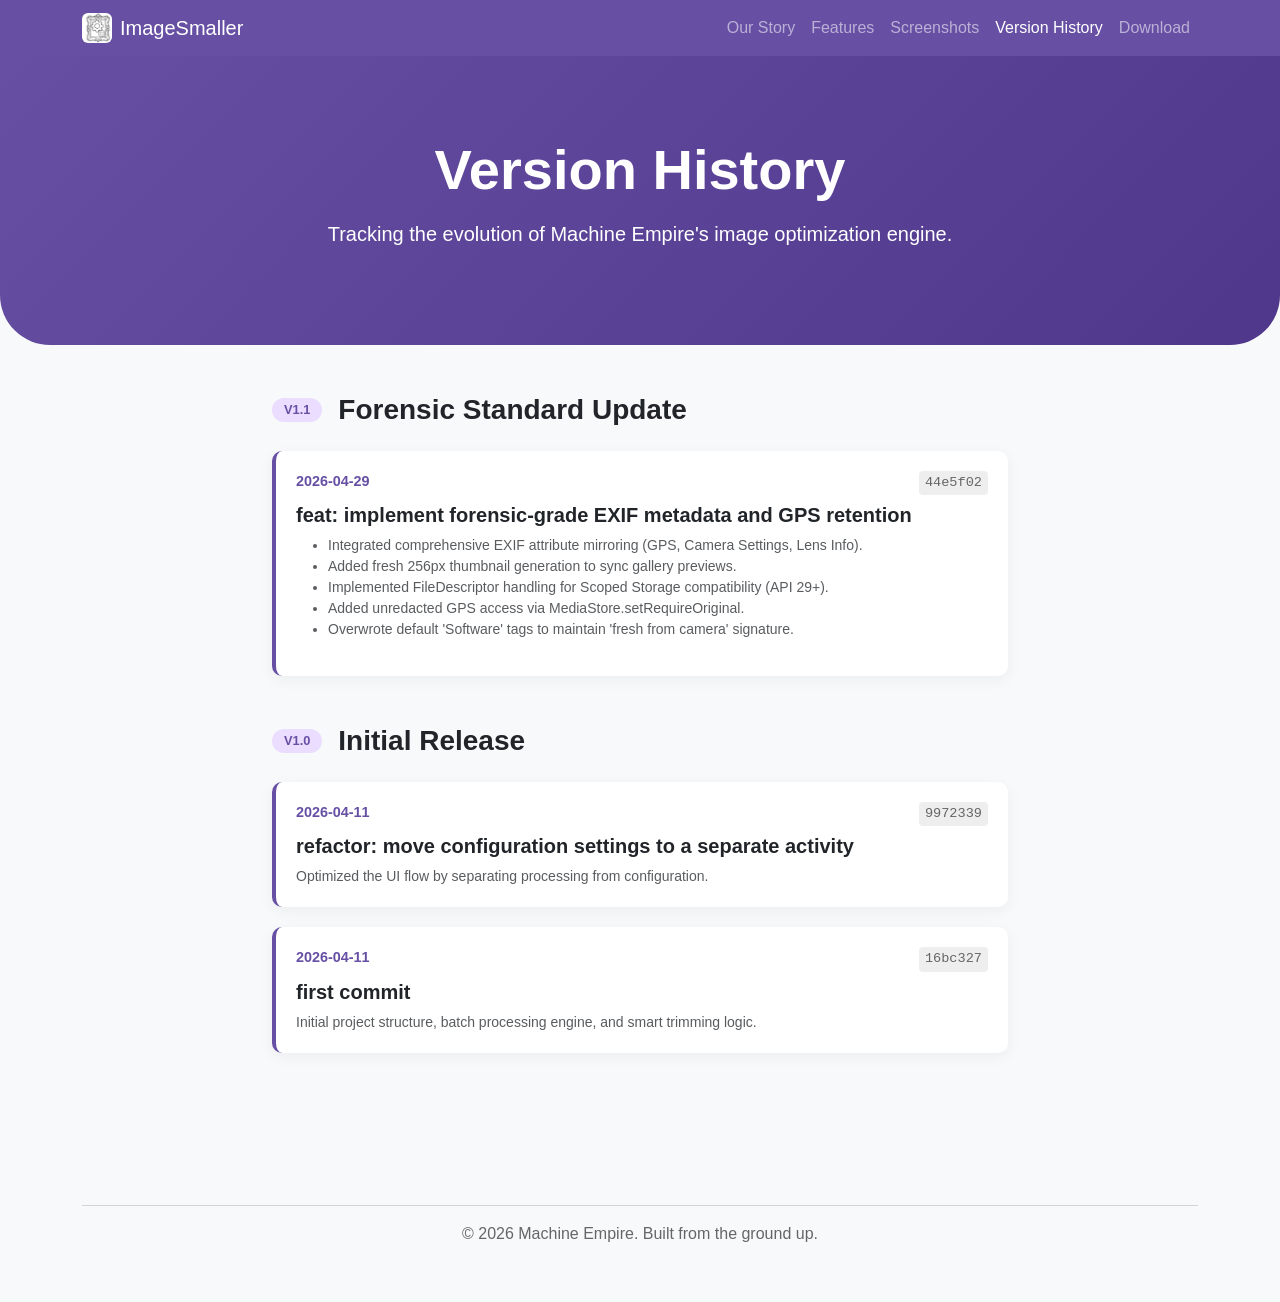
==== version-history.html @ 867e4506 "feat: implement forensic-grade EXIF metadata and GPS retention - Integrated comprehensive EXIF attri" ====
<!DOCTYPE html>
<html lang="en">
<head>
    <meta charset="UTF-8">
    <meta name="viewport" content="width=device-width, initial-scale=1.0">
    <title>Version History - ImageSmaller</title>
    <link href="https://cdn.jsdelivr.net/npm/bootstrap@5.3.0/dist/css/bootstrap.min.css" rel="stylesheet">
    <link rel="stylesheet" href="https://cdn.jsdelivr.net/npm/bootstrap-icons@1.11.0/font/bootstrap-icons.css">
    <link rel="stylesheet" href="assets/css/style.css">
    <link rel="icon" type="image/png" href="assets/img/favicon.png">
    <style>
        .commit-card {
            border-left: 4px solid var(--primary-color);
            background: white;
            border-radius: 10px;
            margin-bottom: 20px;
            padding: 20px;
            box-shadow: 0 4px 15px rgba(0,0,0,0.05);
            transition: transform 0.2s;
        }
        .commit-card:hover {
            transform: translateX(5px);
        }
        .commit-hash {
            font-family: monospace;
            color: #666;
            background: #eee;
            padding: 2px 6px;
            border-radius: 4px;
            font-size: 0.85rem;
        }
        .commit-date {
            color: var(--primary-color);
            font-weight: 600;
            font-size: 0.9rem;
        }
        .version-badge {
            background-color: var(--secondary-color);
            color: var(--primary-color);
            font-weight: bold;
            padding: 4px 12px;
            border-radius: 20px;
            font-size: 0.8rem;
            text-transform: uppercase;
        }
    </style>
</head>
<body>

<nav class="navbar navbar-expand-lg navbar-dark sticky-top">
    <div class="container">
        <a class="navbar-brand d-flex align-items-center" href="index.html">
            <img src="assets/img/favicon.png" alt="Logo" width="30" height="30" class="me-2 rounded" style="object-fit: cover;">
            ImageSmaller
        </a>
        <button class="navbar-toggler" type="button" data-bs-toggle="collapse" data-bs-target="#navbarNav">
            <span class="navbar-toggler-icon"></span>
        </button>
        <div class="collapse navbar-collapse" id="navbarNav">
            <ul class="navbar-nav ms-auto">
                <li class="nav-item"><a class="nav-link" href="index.html#story">Our Story</a></li>
                <li class="nav-item"><a class="nav-link" href="index.html#features">Features</a></li>
                <li class="nav-item"><a class="nav-link" href="index.html#screenshots">Screenshots</a></li>
                <li class="nav-item"><a class="nav-link active" href="version-history.html">Version History</a></li>
                <li class="nav-item"><a class="nav-link" href="index.html#download">Download</a></li>
            </ul>
        </div>
    </div>
</nav>

<header class="hero-section text-center">
    <div class="container">
        <h1 class="display-4 fw-bold mb-3">Version History</h1>
        <p class="lead">Tracking the evolution of Machine Empire's image optimization engine.</p>
    </div>
</header>

<main class="container py-5">
    <div class="row justify-content-center">
        <div class="col-lg-8">
            
            <!-- v1.1 or Current Development -->
            <div class="mb-5">
                <h3 class="fw-bold mb-4 d-flex align-items-center">
                    <span class="version-badge me-3">v1.1</span>
                    Forensic Standard Update
                </h3>
                
                <div class="commit-card">
                    <div class="d-flex justify-content-between align-items-start mb-2">
                        <span class="commit-date">2026-04-29</span>
                        <span class="commit-hash">44e5f02</span>
                    </div>
                    <h5 class="fw-bold mb-2">feat: implement forensic-grade EXIF metadata and GPS retention</h5>
                    <ul class="text-muted small">
                        <li>Integrated comprehensive EXIF attribute mirroring (GPS, Camera Settings, Lens Info).</li>
                        <li>Added fresh 256px thumbnail generation to sync gallery previews.</li>
                        <li>Implemented FileDescriptor handling for Scoped Storage compatibility (API 29+).</li>
                        <li>Added unredacted GPS access via MediaStore.setRequireOriginal.</li>
                        <li>Overwrote default 'Software' tags to maintain 'fresh from camera' signature.</li>
                    </ul>
                </div>
            </div>

            <!-- v1.0 Release -->
            <div class="mb-5">
                <h3 class="fw-bold mb-4 d-flex align-items-center">
                    <span class="version-badge me-3">v1.0</span>
                    Initial Release
                </h3>

                <div class="commit-card">
                    <div class="d-flex justify-content-between align-items-start mb-2">
                        <span class="commit-date">2026-04-11</span>
                        <span class="commit-hash">9972339</span>
                    </div>
                    <h5 class="fw-bold mb-2">refactor: move configuration settings to a separate activity</h5>
                    <p class="text-muted small mb-0">Optimized the UI flow by separating processing from configuration.</p>
                </div>

                <div class="commit-card">
                    <div class="d-flex justify-content-between align-items-start mb-2">
                        <span class="commit-date">2026-04-11</span>
                        <span class="commit-hash">16bc327</span>
                    </div>
                    <h5 class="fw-bold mb-2">first commit</h5>
                    <p class="text-muted small mb-0">Initial project structure, batch processing engine, and smart trimming logic.</p>
                </div>
            </div>

        </div>
    </div>
</main>

<footer class="footer text-center">
    <div class="container">
        <hr>
        <p>&copy; 2026 Machine Empire. Built from the ground up.</p>
    </div>
</footer>

<script src="https://cdn.jsdelivr.net/npm/bootstrap@5.3.0/dist/js/bootstrap.bundle.min.js"></script>
</body>
</html>
---- assets/css/style.css ----
:root {
    --primary-color: #6750A4;
    --secondary-color: #EADDFF;
}

body {
    font-family: 'Segoe UI', Tahoma, Geneva, Verdana, sans-serif;
    background-color: #f8f9fa;
}

.navbar {
    background-color: var(--primary-color) !important;
}

.hero-section {
    background: linear-gradient(135deg, var(--primary-color) 0%, #4F378B 100%);
    color: white;
    padding: 80px 0;
    border-bottom-left-radius: 50px;
    border-bottom-right-radius: 50px;
}

.feature-card {
    border: none;
    border-radius: 20px;
    transition: transform 0.3s;
    height: 100%;
    background: white;
    box-shadow: 0 4px 15px rgba(0,0,0,0.05);
}

.feature-card:hover {
    transform: translateY(-10px);
}

.screenshot-img {
    border-radius: 20px;
    box-shadow: 0 10px 30px rgba(0,0,0,0.15);
    max-width: 280px;
    margin: 20px auto;
    display: block;
}

.btn-primary {
    background-color: var(--primary-color);
    border: none;
    padding: 12px 30px;
    border-radius: 30px;
    font-weight: 600;
}

.btn-primary:hover {
    background-color: #4F378B;
}

.download-section {
    background-color: var(--secondary-color);
    padding: 60px 0;
    border-radius: 50px;
    margin-top: 50px;
}

.footer {
    padding: 40px 0;
    color: #666;
}
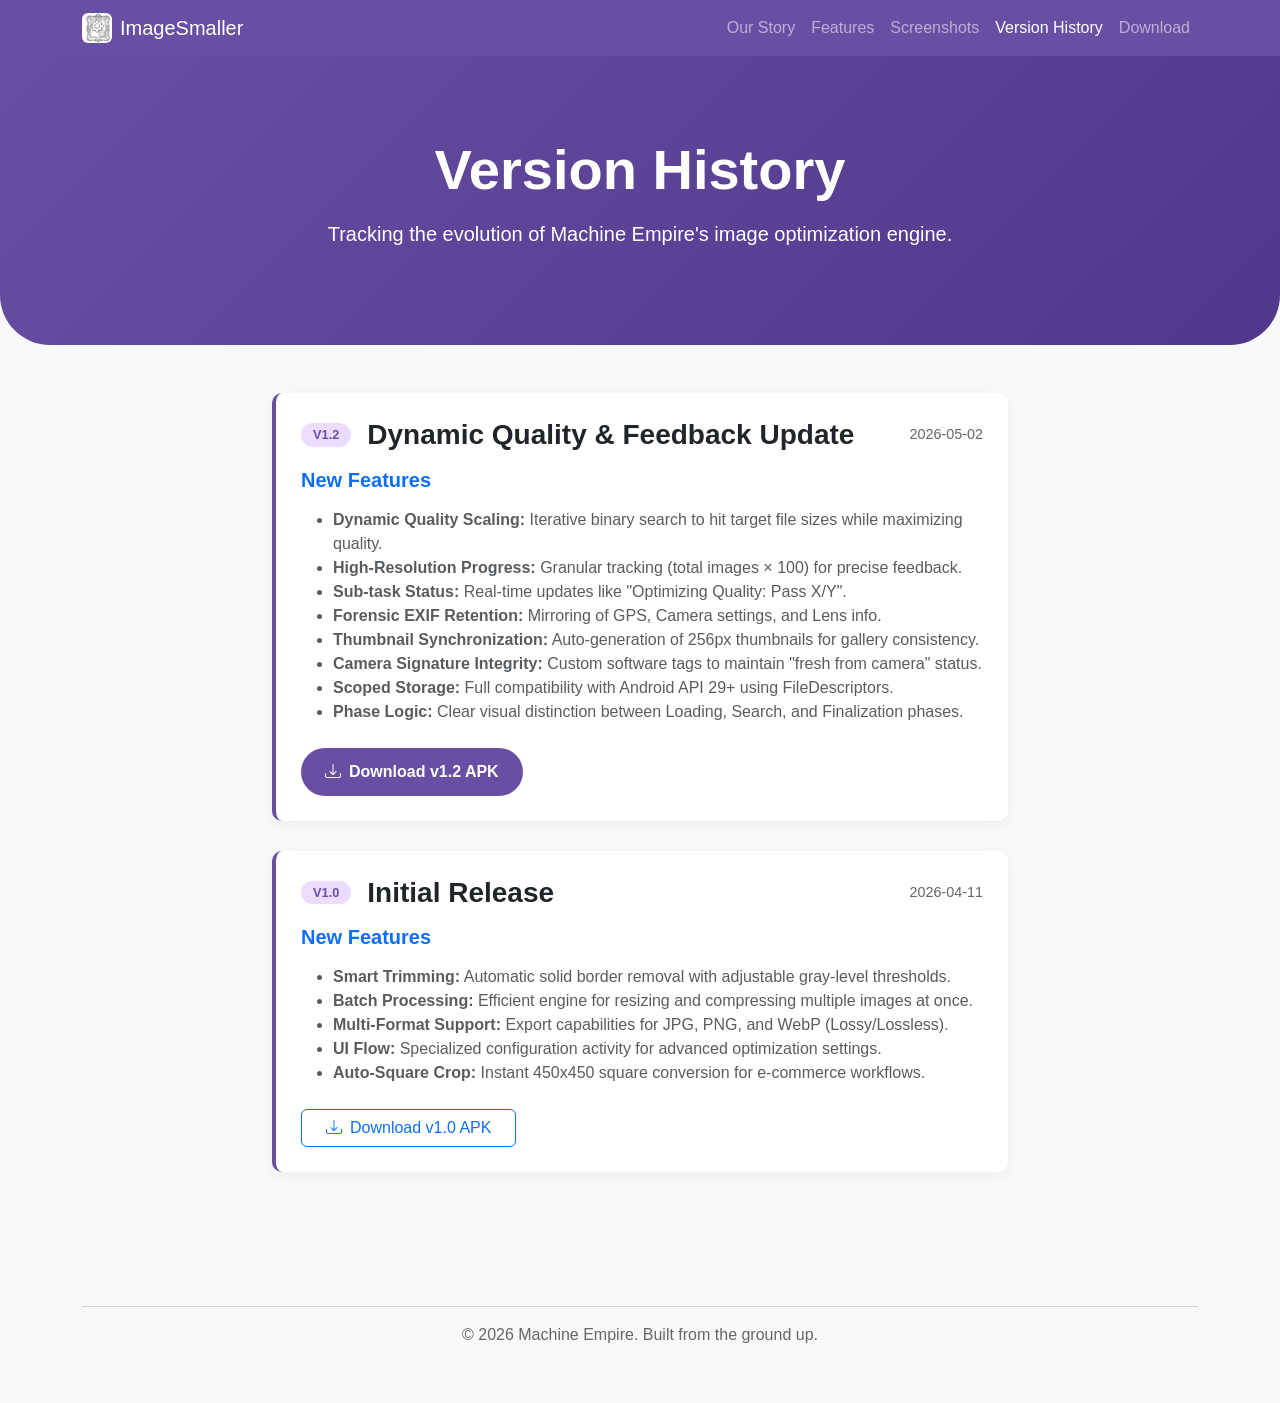
==== commit af6c446a: "feat: release v1.2.0 with honest brand story and consolidated version history - Rewrote Our Story se" ====
--- a/version-history.html
+++ b/version-history.html
@@ -9,30 +9,22 @@
     <link rel="stylesheet" href="assets/css/style.css">
     <link rel="icon" type="image/png" href="assets/img/favicon.png">
     <style>
-        .commit-card {
+        .version-card {
             border-left: 4px solid var(--primary-color);
             background: white;
             border-radius: 10px;
-            margin-bottom: 20px;
-            padding: 20px;
+            margin-bottom: 30px;
+            padding: 25px;
             box-shadow: 0 4px 15px rgba(0,0,0,0.05);
             transition: transform 0.2s;
         }
-        .commit-card:hover {
+        .version-card:hover {
             transform: translateX(5px);
         }
-        .commit-hash {
-            font-family: monospace;
+        .version-date {
             color: #666;
-            background: #eee;
-            padding: 2px 6px;
-            border-radius: 4px;
-            font-size: 0.85rem;
-        }
-        .commit-date {
-            color: var(--primary-color);
-            font-weight: 600;
             font-size: 0.9rem;
+            font-weight: 500;
         }
         .version-badge {
             background-color: var(--secondary-color);
@@ -79,52 +71,56 @@
     <div class="row justify-content-center">
         <div class="col-lg-8">
             
-            <!-- v1.1 or Current Development -->
-            <div class="mb-5">
-                <h3 class="fw-bold mb-4 d-flex align-items-center">
-                    <span class="version-badge me-3">v1.1</span>
-                    Forensic Standard Update
-                </h3>
+            <!-- v1.2 Release -->
+            <div class="version-card">
+                <div class="d-flex justify-content-between align-items-center mb-3">
+                    <h3 class="fw-bold mb-0 d-flex align-items-center">
+                        <span class="version-badge me-3">v1.2</span>
+                        Dynamic Quality & Feedback Update
+                    </h3>
+                    <span class="version-date">2026-05-02</span>
+                </div>
                 
-                <div class="commit-card">
-                    <div class="d-flex justify-content-between align-items-start mb-2">
-                        <span class="commit-date">2026-04-29</span>
-                        <span class="commit-hash">44e5f02</span>
-                    </div>
-                    <h5 class="fw-bold mb-2">feat: implement forensic-grade EXIF metadata and GPS retention</h5>
-                    <ul class="text-muted small">
-                        <li>Integrated comprehensive EXIF attribute mirroring (GPS, Camera Settings, Lens Info).</li>
-                        <li>Added fresh 256px thumbnail generation to sync gallery previews.</li>
-                        <li>Implemented FileDescriptor handling for Scoped Storage compatibility (API 29+).</li>
-                        <li>Added unredacted GPS access via MediaStore.setRequireOriginal.</li>
-                        <li>Overwrote default 'Software' tags to maintain 'fresh from camera' signature.</li>
-                    </ul>
+                <h5 class="fw-bold mb-3 text-primary">New Features</h5>
+                <ul class="text-muted">
+                    <li><strong>Dynamic Quality Scaling:</strong> Iterative binary search to hit target file sizes while maximizing quality.</li>
+                    <li><strong>High-Resolution Progress:</strong> Granular tracking (total images × 100) for precise feedback.</li>
+                    <li><strong>Sub-task Status:</strong> Real-time updates like "Optimizing Quality: Pass X/Y".</li>
+                    <li><strong>Forensic EXIF Retention:</strong> Mirroring of GPS, Camera settings, and Lens info.</li>
+                    <li><strong>Thumbnail Synchronization:</strong> Auto-generation of 256px thumbnails for gallery consistency.</li>
+                    <li><strong>Camera Signature Integrity:</strong> Custom software tags to maintain "fresh from camera" status.</li>
+                    <li><strong>Scoped Storage:</strong> Full compatibility with Android API 29+ using FileDescriptors.</li>
+                    <li><strong>Phase Logic:</strong> Clear visual distinction between Loading, Search, and Finalization phases.</li>
+                </ul>
+                <div class="mt-4">
+                    <a href="releases/ImageSmaller-v1.2.apk" class="btn btn-primary px-4">
+                        <i class="bi bi-download me-2"></i>Download v1.2 APK
+                    </a>
                 </div>
             </div>
 
             <!-- v1.0 Release -->
-            <div class="mb-5">
-                <h3 class="fw-bold mb-4 d-flex align-items-center">
-                    <span class="version-badge me-3">v1.0</span>
-                    Initial Release
-                </h3>
-
-                <div class="commit-card">
-                    <div class="d-flex justify-content-between align-items-start mb-2">
-                        <span class="commit-date">2026-04-11</span>
-                        <span class="commit-hash">9972339</span>
-                    </div>
-                    <h5 class="fw-bold mb-2">refactor: move configuration settings to a separate activity</h5>
-                    <p class="text-muted small mb-0">Optimized the UI flow by separating processing from configuration.</p>
+            <div class="version-card">
+                <div class="d-flex justify-content-between align-items-center mb-3">
+                    <h3 class="fw-bold mb-0 d-flex align-items-center">
+                        <span class="version-badge me-3">v1.0</span>
+                        Initial Release
+                    </h3>
+                    <span class="version-date">2026-04-11</span>
                 </div>
 
-                <div class="commit-card">
-                    <div class="d-flex justify-content-between align-items-start mb-2">
-                        <span class="commit-date">2026-04-11</span>
-                        <span class="commit-hash">16bc327</span>
-                    </div>
-                    <h5 class="fw-bold mb-2">first commit</h5>
-                    <p class="text-muted small mb-0">Initial project structure, batch processing engine, and smart trimming logic.</p>
+                <h5 class="fw-bold mb-3 text-primary">New Features</h5>
+                <ul class="text-muted">
+                    <li><strong>Smart Trimming:</strong> Automatic solid border removal with adjustable gray-level thresholds.</li>
+                    <li><strong>Batch Processing:</strong> Efficient engine for resizing and compressing multiple images at once.</li>
+                    <li><strong>Multi-Format Support:</strong> Export capabilities for JPG, PNG, and WebP (Lossy/Lossless).</li>
+                    <li><strong>UI Flow:</strong> Specialized configuration activity for advanced optimization settings.</li>
+                    <li><strong>Auto-Square Crop:</strong> Instant 450x450 square conversion for e-commerce workflows.</li>
+                </ul>
+                <div class="mt-4">
+                    <a href="releases/ImageSmaller-v1.0.apk" class="btn btn-outline-primary px-4">
+                        <i class="bi bi-download me-2"></i>Download v1.0 APK
+                    </a>
                 </div>
             </div>
 
